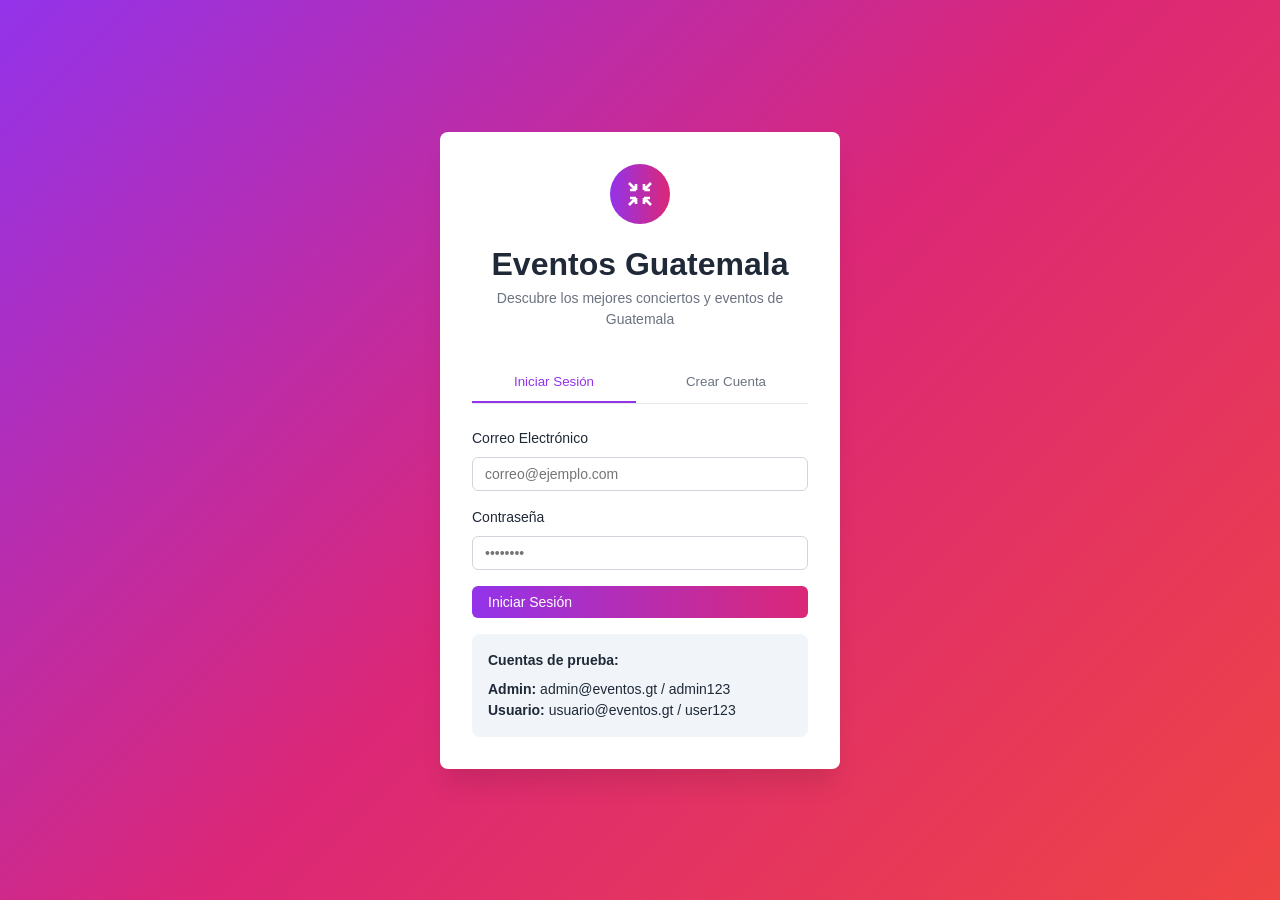
==== index.html @ 6d2e54c2 "primer commit" ====
<!DOCTYPE html>
<html lang="es">
<head>
  <meta charset="UTF-8">
  <meta name="viewport" content="width=device-width, initial-scale=1.0">
  <title>Login - Eventos Guatemala</title>
  <link rel="stylesheet" href="styles.css">
</head>
<body>
  <div class="login-page">
    <div class="login-card">
      <div class="login-header">
        <div class="login-icon">
          <svg width="32" height="32" viewBox="0 0 24 24" fill="none" stroke="currentColor" stroke-width="2" style="color: white;">
            <path d="M9 9V4.5M9 9H4.5M9 9L3.75 3.75M9 15v4.5M9 15H4.5M9 15l-5.25 5.25M15 9h4.5M15 9V4.5M15 9l5.25-5.25M15 15h4.5M15 15v4.5m0-4.5l5.25 5.25"/>
          </svg>
        </div>
        <h1>Eventos Guatemala</h1>
        <p style="color: #6b7280; font-size: 0.875rem;">Descubre los mejores conciertos y eventos de Guatemala</p>
      </div>

      <div class="login-tabs">
        <button class="tab active" onclick="switchTab('login')">Iniciar Sesión</button>
        <button class="tab" onclick="switchTab('register')">Crear Cuenta</button>
      </div>

      <!-- Login Form -->
      <form id="loginForm" onsubmit="handleLogin(event)">
        <div class="form-group">
          <label for="loginEmail">Correo Electrónico</label>
          <input type="email" id="loginEmail" class="input" placeholder="correo@ejemplo.com" required>
        </div>
        <div class="form-group">
          <label for="loginPassword">Contraseña</label>
          <input type="password" id="loginPassword" class="input" placeholder="••••••••" required>
        </div>
        <button type="submit" class="btn btn-primary btn-full">Iniciar Sesión</button>
        
        <div class="info-box">
          <p style="font-weight: 600; margin-bottom: 0.5rem;">Cuentas de prueba:</p>
          <p><strong>Admin:</strong> admin@eventos.gt / admin123</p>
          <p><strong>Usuario:</strong> usuario@eventos.gt / user123</p>
        </div>
      </form>

      <!-- Register Form -->
      <form id="registerForm" class="hidden" onsubmit="handleRegister(event)">
        <div class="form-group">
          <label for="registerName">Nombre Completo</label>
          <input type="text" id="registerName" class="input" placeholder="Juan Pérez" required>
        </div>
        <div class="form-group">
          <label for="registerEmail">Correo Electrónico</label>
          <input type="email" id="registerEmail" class="input" placeholder="correo@ejemplo.com" required>
        </div>
        <div class="form-group">
          <label for="registerPassword">Contraseña</label>
          <input type="password" id="registerPassword" class="input" placeholder="••••••••" required>
        </div>
        <button type="submit" class="btn btn-primary btn-full">Crear Cuenta</button>
      </form>
    </div>
  </div>

  <script src="auth.js"></script>
</body>
</html>
---- styles.css ----
* {
  margin: 0;
  padding: 0;
  box-sizing: border-box;
}

body {
  font-family: -apple-system, BlinkMacSystemFont, 'Segoe UI', 'Roboto', 'Oxygen', 'Ubuntu', 'Cantarell', 'Fira Sans', 'Droid Sans', 'Helvetica Neue', sans-serif;
  -webkit-font-smoothing: antialiased;
  -moz-osx-font-smoothing: grayscale;
  line-height: 1.5;
  color: #1f2937;
}

/* Utility Classes */
.container {
  max-width: 1200px;
  margin: 0 auto;
  padding: 0 1rem;
}

.btn {
  padding: 0.5rem 1rem;
  border: none;
  border-radius: 0.375rem;
  font-size: 0.875rem;
  font-weight: 500;
  cursor: pointer;
  transition: all 0.2s;
  display: inline-flex;
  align-items: center;
  gap: 0.5rem;
}

.btn-primary {
  background: linear-gradient(to right, #9333ea, #db2777);
  color: white;
}

.btn-primary:hover {
  opacity: 0.9;
  transform: translateY(-1px);
}

.btn-secondary {
  background: white;
  color: #4b5563;
  border: 1px solid #d1d5db;
}

.btn-secondary:hover {
  background: #f9fafb;
}

.btn-danger {
  background: #ef4444;
  color: white;
}

.btn-danger:hover {
  background: #dc2626;
}

.btn-full {
  width: 100%;
}

.input {
  width: 100%;
  padding: 0.5rem 0.75rem;
  border: 1px solid #d1d5db;
  border-radius: 0.375rem;
  font-size: 0.875rem;
}

.input:focus {
  outline: none;
  border-color: #9333ea;
  box-shadow: 0 0 0 3px rgba(147, 51, 234, 0.1);
}

.select {
  width: 100%;
  padding: 0.5rem 0.75rem;
  border: 1px solid #d1d5db;
  border-radius: 0.375rem;
  font-size: 0.875rem;
  background: white;
  cursor: pointer;
}

.textarea {
  width: 100%;
  padding: 0.5rem 0.75rem;
  border: 1px solid #d1d5db;
  border-radius: 0.375rem;
  font-size: 0.875rem;
  font-family: inherit;
  resize: vertical;
}

.card {
  background: white;
  border-radius: 0.5rem;
  box-shadow: 0 1px 3px 0 rgba(0, 0, 0, 0.1);
  overflow: hidden;
}

.badge {
  display: inline-block;
  padding: 0.25rem 0.75rem;
  border-radius: 9999px;
  font-size: 0.75rem;
  font-weight: 600;
}

.badge-purple {
  background: #9333ea;
  color: white;
}

.badge-red {
  background: #ef4444;
  color: white;
}

.badge-secondary {
  background: #e5e7eb;
  color: #4b5563;
}

.hidden {
  display: none !important;
}

/* Login Page */
.login-page {
  min-height: 100vh;
  display: flex;
  align-items: center;
  justify-content: center;
  background: linear-gradient(135deg, #9333ea 0%, #db2777 50%, #ef4444 100%);
  padding: 1rem;
}

.login-card {
  background: white;
  border-radius: 0.5rem;
  padding: 2rem;
  width: 100%;
  max-width: 400px;
  box-shadow: 0 20px 25px -5px rgba(0, 0, 0, 0.1);
}

.login-header {
  text-align: center;
  margin-bottom: 2rem;
}

.login-icon {
  width: 60px;
  height: 60px;
  background: linear-gradient(to right, #9333ea, #db2777);
  border-radius: 50%;
  display: flex;
  align-items: center;
  justify-content: center;
  margin: 0 auto 1rem;
}

.login-tabs {
  display: flex;
  gap: 0.5rem;
  margin-bottom: 1.5rem;
  border-bottom: 1px solid #e5e7eb;
}

.tab {
  flex: 1;
  padding: 0.75rem;
  background: none;
  border: none;
  border-bottom: 2px solid transparent;
  cursor: pointer;
  font-weight: 500;
  color: #6b7280;
}

.tab.active {
  color: #9333ea;
  border-bottom-color: #9333ea;
}

.form-group {
  margin-bottom: 1rem;
}

.form-group label {
  display: block;
  margin-bottom: 0.5rem;
  font-size: 0.875rem;
  font-weight: 500;
}

.info-box {
  background: #f1f5f9;
  border-radius: 0.5rem;
  padding: 1rem;
  margin-top: 1rem;
  font-size: 0.875rem;
}

/* Events Page */
.events-page {
  min-height: 100vh;
  background: linear-gradient(135deg, #f8fafc 0%, #e2e8f0 100%);
}

.header {
  background: white;
  box-shadow: 0 1px 3px 0 rgba(0, 0, 0, 0.1);
  padding: 1rem 0;
  position: sticky;
  top: 0;
  z-index: 100;
}

.header-content {
  display: flex;
  align-items: center;
  justify-content: space-between;
}

.logo {
  display: flex;
  align-items: center;
  gap: 0.5rem;
}

.logo-icon {
  width: 40px;
  height: 40px;
  background: linear-gradient(to right, #9333ea, #db2777);
  border-radius: 0.5rem;
  display: flex;
  align-items: center;
  justify-content: center;
  color: white;
}

.header-actions {
  display: flex;
  align-items: center;
  gap: 1rem;
}

.user-info {
  display: flex;
  align-items: center;
  gap: 0.5rem;
  font-size: 0.875rem;
}

.filters {
  background: white;
  border-bottom: 1px solid #e5e7eb;
  padding: 1.5rem 0;
}

.filters-grid {
  display: grid;
  grid-template-columns: repeat(auto-fit, minmax(250px, 1fr));
  gap: 1rem;
}

.search-input {
  position: relative;
}

.search-input input {
  padding-left: 2.5rem;
}

.search-icon {
  position: absolute;
  left: 0.75rem;
  top: 50%;
  transform: translateY(-50%);
  color: #9ca3af;
}

.events-grid {
  display: grid;
  grid-template-columns: repeat(auto-fill, minmax(300px, 1fr));
  gap: 1.5rem;
  padding: 2rem 0;
}

.event-card {
  transition: transform 0.2s, box-shadow 0.2s;
}

.event-card:hover {
  transform: translateY(-4px);
  box-shadow: 0 10px 15px -3px rgba(0, 0, 0, 0.1);
}

.event-image {
  width: 100%;
  height: 200px;
  object-fit: cover;
  position: relative;
}

.event-content {
  padding: 1rem;
}

.event-title {
  font-size: 1.25rem;
  font-weight: 600;
  margin-bottom: 0.5rem;
}

.event-description {
  color: #6b7280;
  font-size: 0.875rem;
  margin-bottom: 1rem;
  display: -webkit-box;
  -webkit-line-clamp: 2;
  -webkit-box-orient: vertical;
  overflow: hidden;
}

.event-details {
  display: flex;
  flex-direction: column;
  gap: 0.5rem;
  margin-bottom: 1rem;
  font-size: 0.875rem;
  color: #6b7280;
}

.event-detail-item {
  display: flex;
  align-items: center;
  gap: 0.5rem;
}

.event-price {
  font-size: 1.5rem;
  font-weight: 700;
  color: #9333ea;
  margin-bottom: 1rem;
}

.event-footer {
  padding: 0 1rem 1rem;
}

.image-badges {
  position: relative;
}

.badge-overlay {
  position: absolute;
  top: 0.5rem;
}

.badge-left {
  left: 0.5rem;
}

.badge-right {
  right: 0.5rem;
}

/* Event Detail Page */
.detail-page {
  min-height: 100vh;
  background: linear-gradient(135deg, #f8fafc 0%, #e2e8f0 100%);
  padding: 2rem 0;
}

.detail-grid {
  display: grid;
  grid-template-columns: repeat(auto-fit, minmax(400px, 1fr));
  gap: 2rem;
  margin-top: 1.5rem;
}

.detail-image {
  width: 100%;
  height: 400px;
  object-fit: cover;
  border-radius: 0.5rem;
  box-shadow: 0 10px 15px -3px rgba(0, 0, 0, 0.1);
}

.detail-info {
  display: flex;
  flex-direction: column;
  gap: 1.5rem;
}

.detail-info h1 {
  font-size: 2.25rem;
  font-weight: 700;
  margin-top: 0.5rem;
}

.detail-info p {
  font-size: 1.125rem;
  color: #6b7280;
}

.detail-list {
  display: flex;
  flex-direction: column;
  gap: 0.75rem;
}

.detail-list-item {
  display: flex;
  align-items: center;
  gap: 0.75rem;
  font-size: 1.125rem;
}

.detail-pricing {
  border-top: 1px solid #e5e7eb;
  padding-top: 1.5rem;
}

.price-large {
  font-size: 2rem;
  font-weight: 700;
  color: #9333ea;
  margin-bottom: 1.5rem;
}

.price-small {
  font-size: 1.125rem;
  color: #6b7280;
}

.quantity-group {
  margin-bottom: 1rem;
}

.button-group {
  display: flex;
  gap: 1rem;
  margin-bottom: 1rem;
}

.total-price {
  font-size: 1.125rem;
  font-weight: 600;
}

/* Cart Page */
.cart-page {
  min-height: 100vh;
  background: linear-gradient(135deg, #f8fafc 0%, #e2e8f0 100%);
  padding: 2rem 0;
}

.cart-item {
  display: flex;
  align-items: center;
  gap: 1rem;
  border-bottom: 1px solid #e5e7eb;
  padding-bottom: 1rem;
  margin-bottom: 1rem;
}

.cart-item-image {
  width: 100px;
  height: 100px;
  object-fit: cover;
  border-radius: 0.375rem;
}

.cart-item-info {
  flex: 1;
}

.cart-item-title {
  font-size: 1.125rem;
  font-weight: 600;
  margin-bottom: 0.25rem;
}

.cart-item-price {
  color: #9333ea;
  font-weight: 600;
}

.cart-item-actions {
  display: flex;
  align-items: center;
  gap: 1rem;
}

.quantity-controls {
  display: flex;
  align-items: center;
  gap: 0.5rem;
}

.quantity-btn {
  width: 32px;
  height: 32px;
  border: 1px solid #d1d5db;
  background: white;
  border-radius: 0.375rem;
  cursor: pointer;
  font-size: 1.125rem;
}

.quantity-btn:hover {
  background: #f9fafb;
}

.quantity-input {
  width: 60px;
  text-align: center;
}

.cart-total {
  border-top: 1px solid #e5e7eb;
  padding-top: 1.5rem;
  margin-top: 1.5rem;
}

.total-row {
  display: flex;
  justify-content: space-between;
  align-items: center;
  margin-bottom: 1.5rem;
}

.total-label {
  font-size: 1.5rem;
  font-weight: 700;
}

.total-amount {
  font-size: 2rem;
  font-weight: 700;
  color: #9333ea;
}

.empty-state {
  text-align: center;
  padding: 3rem 0;
}

.empty-icon {
  width: 64px;
  height: 64px;
  margin: 0 auto 1rem;
  color: #d1d5db;
}

/* Admin Page */
.admin-page {
  min-height: 100vh;
  background: linear-gradient(135deg, #f8fafc 0%, #e2e8f0 100%);
  padding: 2rem 0;
}

.admin-header {
  display: flex;
  justify-content: space-between;
  align-items: center;
  margin-bottom: 2rem;
}

.tabs {
  display: flex;
  gap: 0.5rem;
  margin-bottom: 1.5rem;
  border-bottom: 1px solid #e5e7eb;
}

.tab-content {
  display: none;
}

.tab-content.active {
  display: block;
}

.table {
  width: 100%;
  border-collapse: collapse;
}

.table th,
.table td {
  padding: 0.75rem;
  text-align: left;
  border-bottom: 1px solid #e5e7eb;
}

.table th {
  font-weight: 600;
  background: #f9fafb;
}

.table-actions {
  display: flex;
  gap: 0.5rem;
}

.modal {
  display: none;
  position: fixed;
  top: 0;
  left: 0;
  width: 100%;
  height: 100%;
  background: rgba(0, 0, 0, 0.5);
  z-index: 1000;
  align-items: center;
  justify-content: center;
}

.modal.active {
  display: flex;
}

.modal-content {
  background: white;
  border-radius: 0.5rem;
  padding: 2rem;
  max-width: 600px;
  width: 90%;
  max-height: 90vh;
  overflow-y: auto;
}

.modal-header {
  margin-bottom: 1.5rem;
}

.modal-title {
  font-size: 1.5rem;
  font-weight: 700;
}

.form-grid {
  display: grid;
  grid-template-columns: repeat(auto-fit, minmax(200px, 1fr));
  gap: 1rem;
}

.switch {
  display: flex;
  align-items: center;
  gap: 0.5rem;
}

.switch-input {
  width: 44px;
  height: 24px;
  background: #d1d5db;
  border-radius: 9999px;
  position: relative;
  cursor: pointer;
  transition: background 0.2s;
}

.switch-input.active {
  background: #9333ea;
}

.switch-input::after {
  content: '';
  position: absolute;
  top: 2px;
  left: 2px;
  width: 20px;
  height: 20px;
  background: white;
  border-radius: 50%;
  transition: transform 0.2s;
}

.switch-input.active::after {
  transform: translateX(20px);
}

.toast {
  position: fixed;
  bottom: 2rem;
  right: 2rem;
  background: #1f2937;
  color: white;
  padding: 1rem 1.5rem;
  border-radius: 0.5rem;
  box-shadow: 0 10px 15px -3px rgba(0, 0, 0, 0.1);
  z-index: 2000;
  animation: slideIn 0.3s ease-out;
}

.toast.success {
  background: #10b981;
}

.toast.error {
  background: #ef4444;
}

@keyframes slideIn {
  from {
    transform: translateX(100%);
    opacity: 0;
  }
  to {
    transform: translateX(0);
    opacity: 1;
  }
}

.sales-card {
  margin-bottom: 1.5rem;
}

.sales-summary {
  display: flex;
  gap: 2rem;
  margin: 1rem 0;
}

.sales-stat {
  display: flex;
  flex-direction: column;
}

.sales-label {
  font-size: 0.875rem;
  color: #6b7280;
}

.sales-value {
  font-size: 1.5rem;
  font-weight: 700;
  color: #9333ea;
}

@media (max-width: 768px) {
  .detail-grid {
    grid-template-columns: 1fr;
  }
  
  .header-content {
    flex-direction: column;
    gap: 1rem;
  }
  
  .header-actions {
    flex-wrap: wrap;
    justify-content: center;
  }
  
  .cart-item {
    flex-direction: column;
    align-items: flex-start;
  }
  
  .cart-item-actions {
    width: 100%;
    justify-content: space-between;
  }
  
  .button-group {
    flex-direction: column;
  }
}
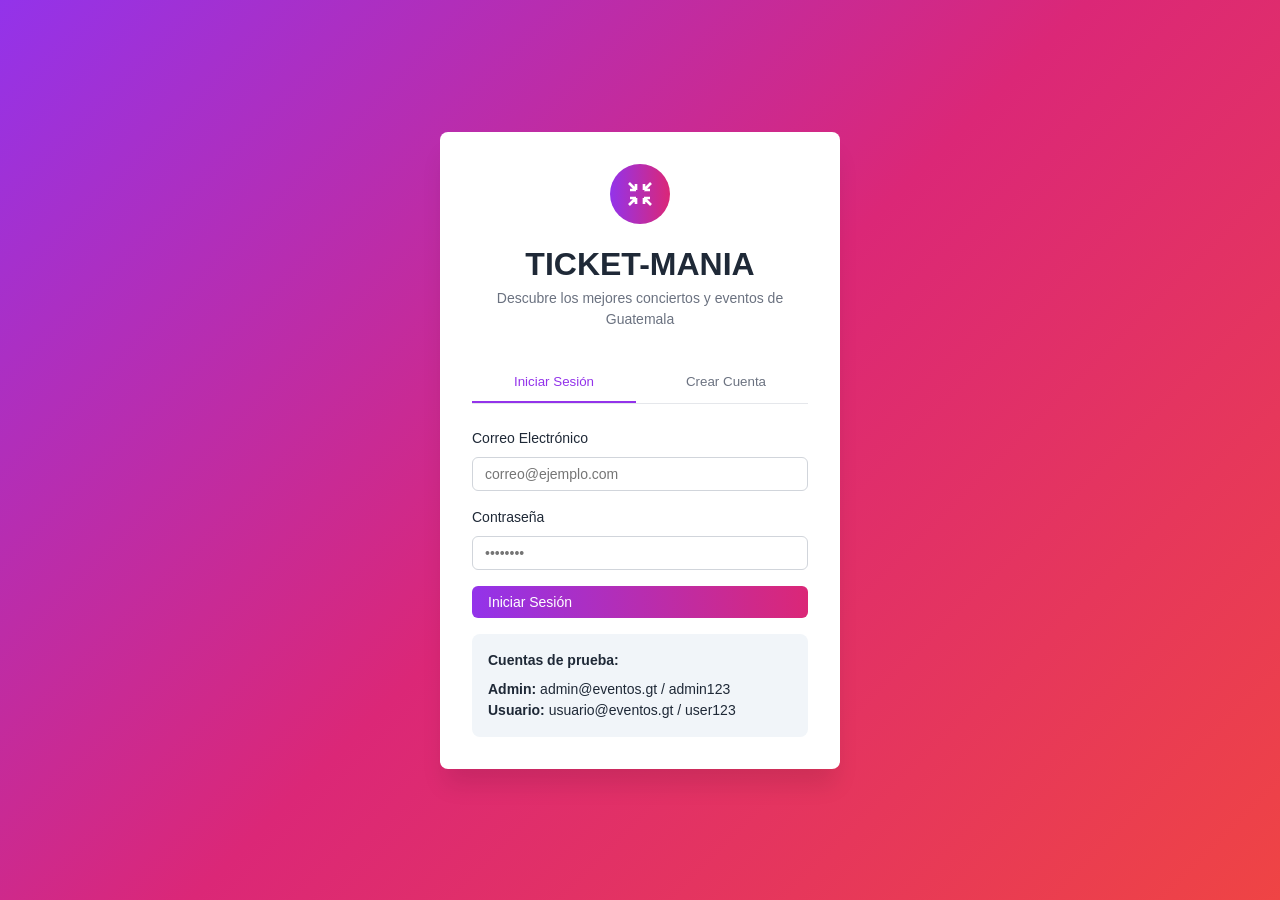
==== commit 18071f56: "primer commit" ====
--- a/index.html
+++ b/index.html
@@ -15,7 +15,7 @@
             <path d="M9 9V4.5M9 9H4.5M9 9L3.75 3.75M9 15v4.5M9 15H4.5M9 15l-5.25 5.25M15 9h4.5M15 9V4.5M15 9l5.25-5.25M15 15h4.5M15 15v4.5m0-4.5l5.25 5.25"/>
           </svg>
         </div>
-        <h1>Eventos Guatemala</h1>
+        <h1>TICKET-MANIA</h1>
         <p style="color: #6b7280; font-size: 0.875rem;">Descubre los mejores conciertos y eventos de Guatemala</p>
       </div>
 
--- a/styles.css
+++ b/styles.css
@@ -779,4 +779,4 @@
   .button-group {
     flex-direction: column;
   }
-}
+}
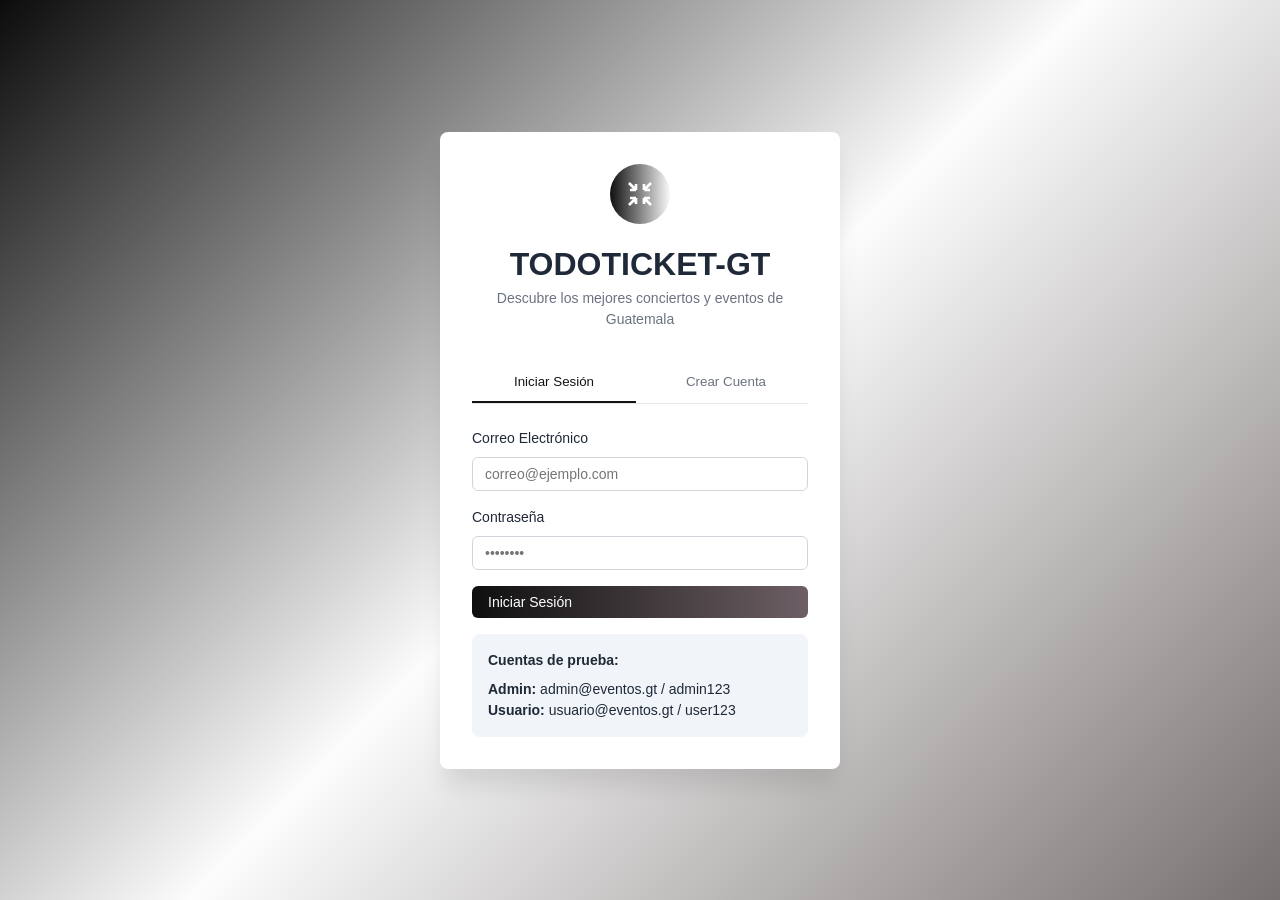
==== commit dba16695: "SE HICIERON CAMBIOS" ====
--- a/index.html
+++ b/index.html
@@ -3,7 +3,7 @@
 <head>
   <meta charset="UTF-8">
   <meta name="viewport" content="width=device-width, initial-scale=1.0">
-  <title>Login - Eventos Guatemala</title>
+  <title>Login - TODOTICKET-GT</title>
   <link rel="stylesheet" href="styles.css">
 </head>
 <body>
@@ -15,7 +15,7 @@
             <path d="M9 9V4.5M9 9H4.5M9 9L3.75 3.75M9 15v4.5M9 15H4.5M9 15l-5.25 5.25M15 9h4.5M15 9V4.5M15 9l5.25-5.25M15 15h4.5M15 15v4.5m0-4.5l5.25 5.25"/>
           </svg>
         </div>
-        <h1>TICKET-MANIA</h1>
+        <h1>TODOTICKET-GT</h1>
         <p style="color: #6b7280; font-size: 0.875rem;">Descubre los mejores conciertos y eventos de Guatemala</p>
       </div>
 
--- a/styles.css
+++ b/styles.css
@@ -33,7 +33,7 @@
 }
 
 .btn-primary {
-  background: linear-gradient(to right, #9333ea, #db2777);
+  background: linear-gradient(to right, #0f0f0f, #6d5f65);
   color: white;
 }
 
@@ -44,7 +44,7 @@
 
 .btn-secondary {
   background: white;
-  color: #4b5563;
+  color: #55595e;
   border: 1px solid #d1d5db;
 }
 
@@ -53,12 +53,12 @@
 }
 
 .btn-danger {
-  background: #ef4444;
+  background: #0f0f0f;
   color: white;
 }
 
 .btn-danger:hover {
-  background: #dc2626;
+  background: #0f0f0f;
 }
 
 .btn-full {
@@ -75,7 +75,7 @@
 
 .input:focus {
   outline: none;
-  border-color: #9333ea;
+  border-color: #0f0f0f;
   box-shadow: 0 0 0 3px rgba(147, 51, 234, 0.1);
 }
 
@@ -115,12 +115,12 @@
 }
 
 .badge-purple {
-  background: #9333ea;
+  background: #0f0f0f;
   color: white;
 }
 
 .badge-red {
-  background: #ef4444;
+  background: #0f0f0f;
   color: white;
 }
 
@@ -139,7 +139,7 @@
   display: flex;
   align-items: center;
   justify-content: center;
-  background: linear-gradient(135deg, #9333ea 0%, #db2777 50%, #ef4444 100%);
+  background: linear-gradient(135deg, #0c0c0c 0%, #fcfcfc 50%, #777070 100%);
   padding: 1rem;
 }
 
@@ -160,7 +160,7 @@
 .login-icon {
   width: 60px;
   height: 60px;
-  background: linear-gradient(to right, #9333ea, #db2777);
+  background: linear-gradient(to right, #0f0f0f, #faf8f9);
   border-radius: 50%;
   display: flex;
   align-items: center;
@@ -187,8 +187,8 @@
 }
 
 .tab.active {
-  color: #9333ea;
-  border-bottom-color: #9333ea;
+  color: #141414;
+  border-bottom-color: #121213;
 }
 
 .form-group {
@@ -240,7 +240,7 @@
 .logo-icon {
   width: 40px;
   height: 40px;
-  background: linear-gradient(to right, #9333ea, #db2777);
+  background: linear-gradient(to right, #161616, #faf8f9);
   border-radius: 0.5rem;
   display: flex;
   align-items: center;
@@ -350,7 +350,7 @@
 .event-price {
   font-size: 1.5rem;
   font-weight: 700;
-  color: #9333ea;
+  color: #0f0f0f;
   margin-bottom: 1rem;
 }
 
@@ -435,13 +435,13 @@
 .price-large {
   font-size: 2rem;
   font-weight: 700;
-  color: #9333ea;
+  color: #080808;
   margin-bottom: 1.5rem;
 }
 
 .price-small {
   font-size: 1.125rem;
-  color: #6b7280;
+  color: #757983;
 }
 
 .quantity-group {
@@ -493,7 +493,7 @@
 }
 
 .cart-item-price {
-  color: #9333ea;
+  color: #121213;
   font-weight: 600;
 }
 
@@ -549,7 +549,7 @@
 .total-amount {
   font-size: 2rem;
   font-weight: 700;
-  color: #9333ea;
+  color: #0a0a0a;
 }
 
 .empty-state {
@@ -674,7 +674,7 @@
 }
 
 .switch-input.active {
-  background: #9333ea;
+  background: #0d0d0e;
 }
 
 .switch-input::after {
@@ -707,11 +707,11 @@
 }
 
 .toast.success {
-  background: #10b981;
+  background: #404140;
 }
 
 .toast.error {
-  background: #ef4444;
+  background: #706b6b;
 }
 
 @keyframes slideIn {
@@ -748,7 +748,7 @@
 .sales-value {
   font-size: 1.5rem;
   font-weight: 700;
-  color: #9333ea;
+  color: #0c0c0c;
 }
 
 @media (max-width: 768px) {
